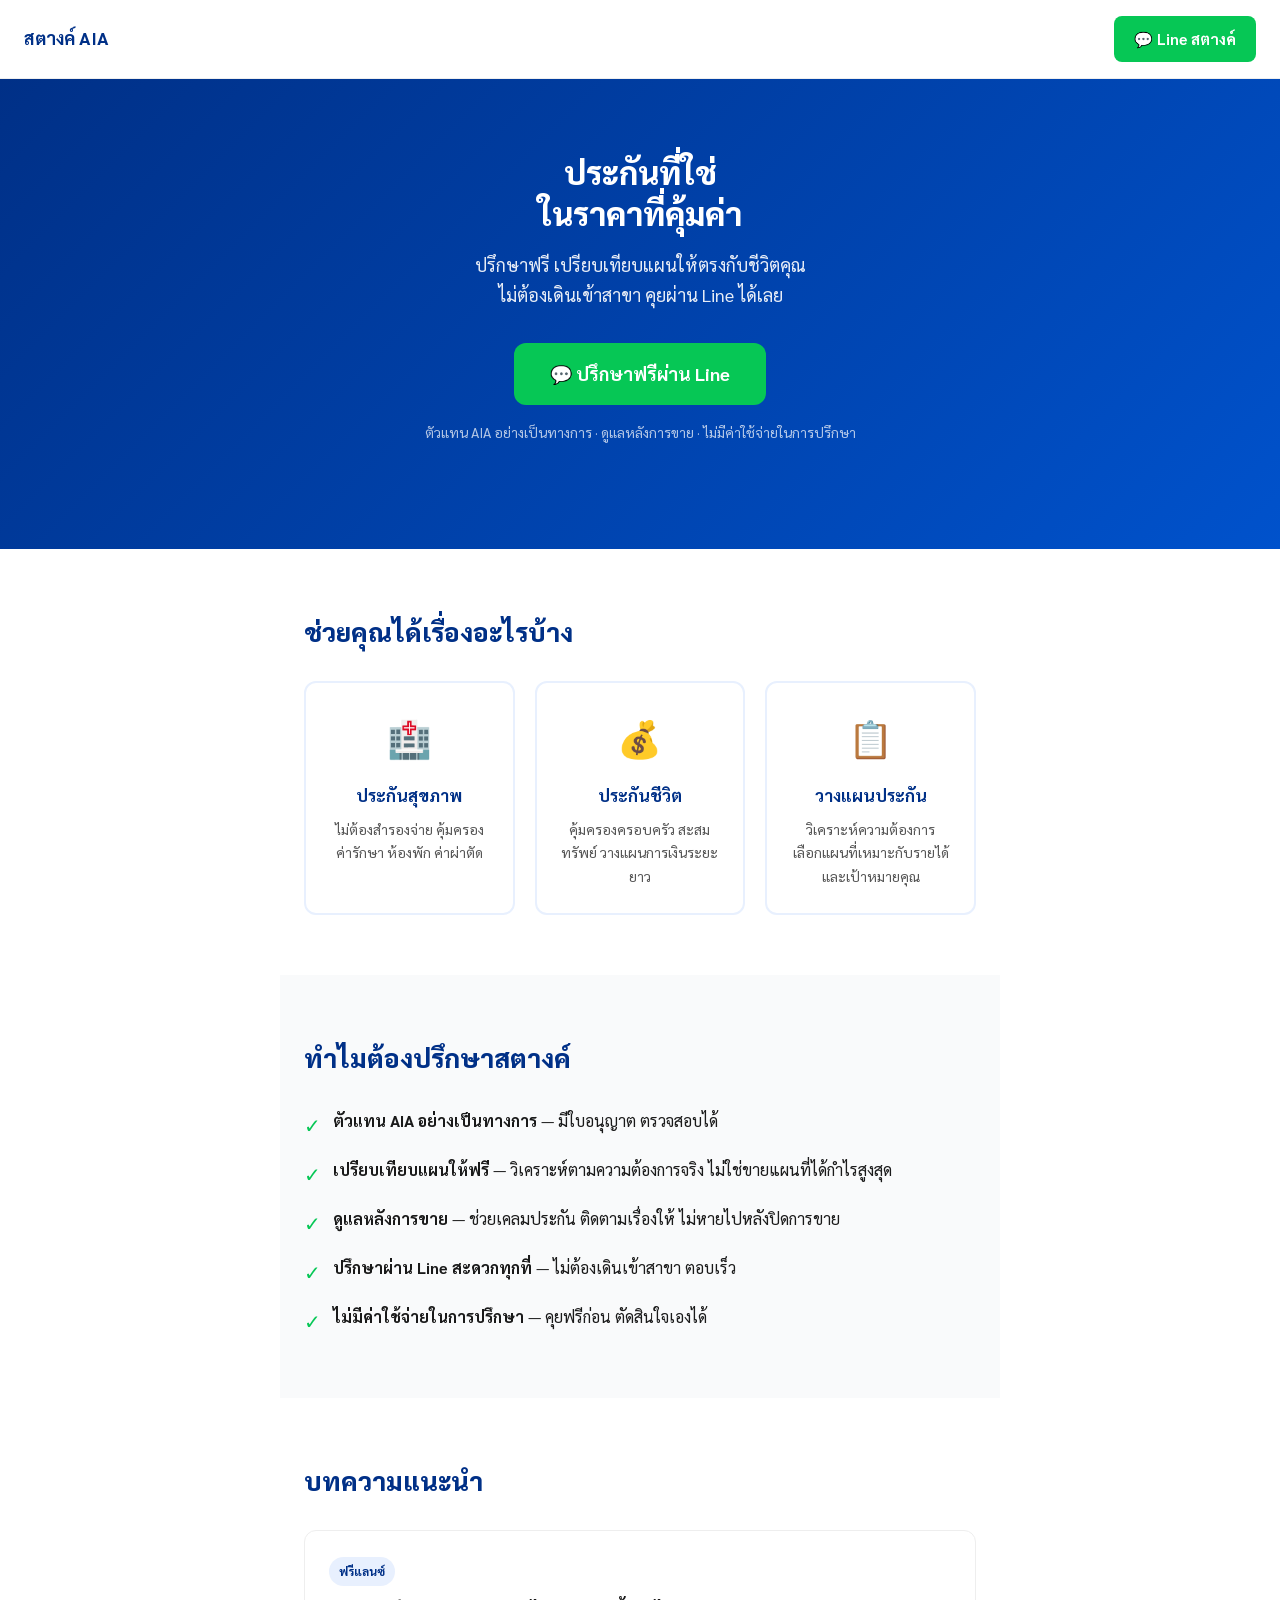
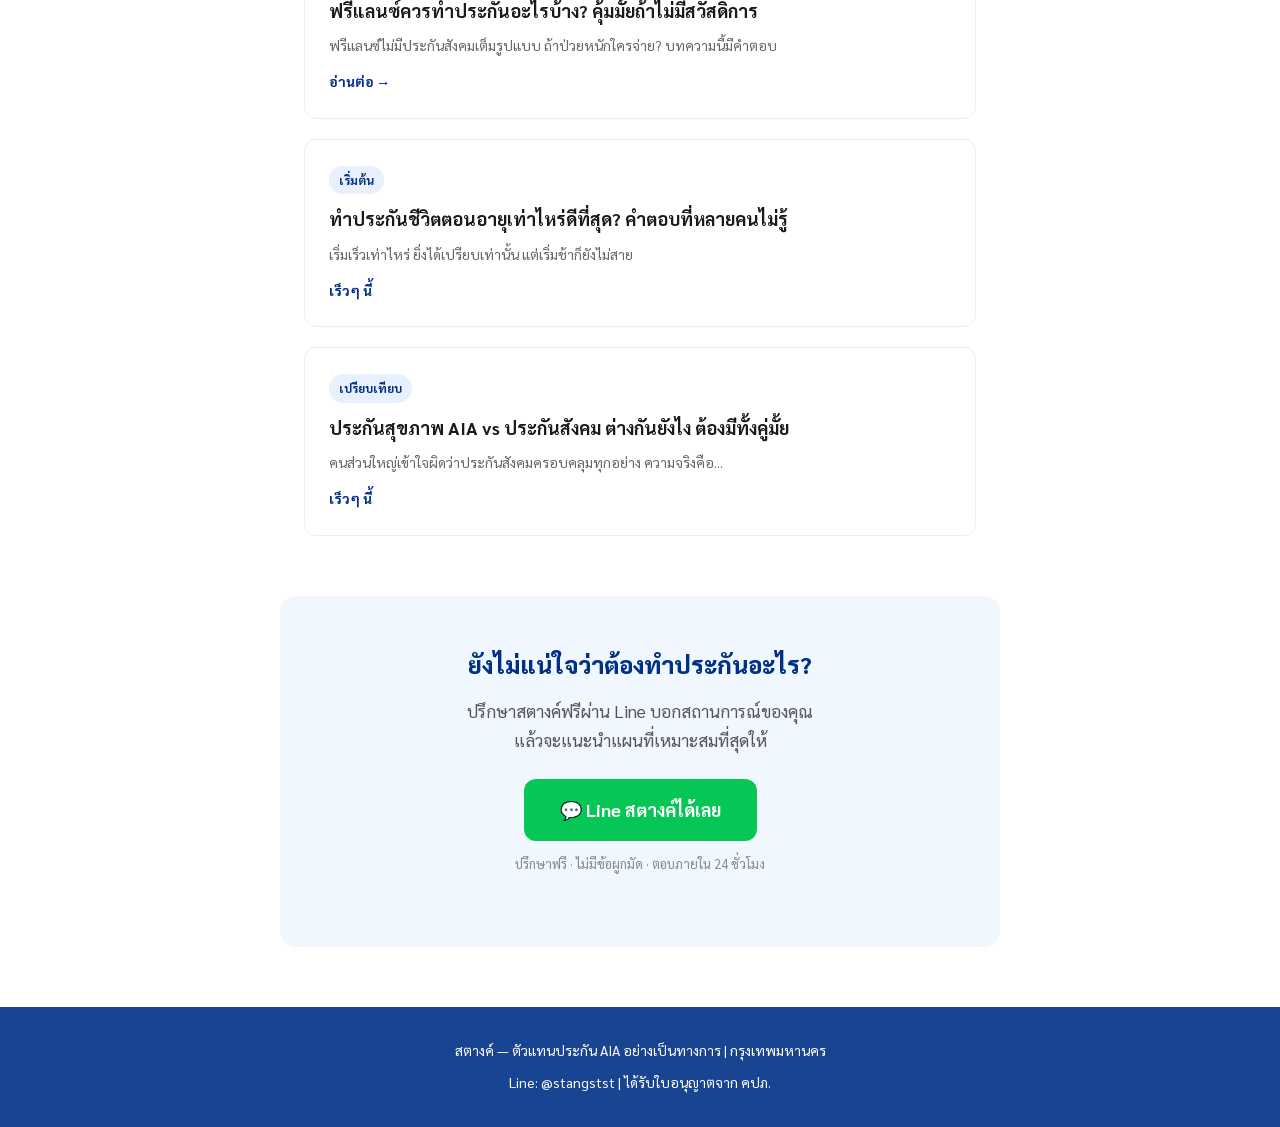
==== stang-aia-website/index.html @ c2d1a78c "Add files via upload" ====
<!DOCTYPE html>
<html lang="th">
<head>
  <meta charset="UTF-8">
  <meta name="viewport" content="width=device-width, initial-scale=1.0">
  <title>สตางค์ — ตัวแทนประกัน AIA กรุงเทพ | ปรึกษาฟรี</title>
  <meta name="description" content="ปรึกษาประกันชีวิต ประกันสุขภาพ AIA กับสตางค์ ตัวแทน AIA กรุงเทพ เปรียบเทียบแผนฟรี ไม่มีค่าใช้จ่าย ติดต่อผ่าน Line ได้เลย">
  <meta name="keywords" content="ตัวแทนประกัน AIA กรุงเทพ, ประกันสุขภาพ AIA, ประกันชีวิต AIA, ตัวแทน AIA พญาไท">
  <link rel="preconnect" href="https://fonts.googleapis.com">
  <link href="https://fonts.googleapis.com/css2?family=Sarabun:wght@400;600;700;800&display=swap" rel="stylesheet">
  <link rel="stylesheet" href="styles.css">
  <!-- Open Graph -->
  <meta property="og:title" content="สตางค์ — ตัวแทนประกัน AIA กรุงเทพ">
  <meta property="og:description" content="ปรึกษาประกันชีวิต ประกันสุขภาพ AIA ฟรี เปรียบเทียบแผนให้ตรงกับความต้องการคุณ">
  <meta property="og:type" content="website">
</head>
<body>

<!-- NAV -->
<nav>
  <div class="logo">สตางค์ AIA</div>
  <a href="https://line.me/ti/p/stangstst" target="_blank" class="line-btn">💬 Line สตางค์</a>
</nav>

<!-- HERO -->
<div class="hero">
  <h1>ประกันที่ใช่<br>ในราคาที่คุ้มค่า</h1>
  <p>ปรึกษาฟรี เปรียบเทียบแผนให้ตรงกับชีวิตคุณ<br>ไม่ต้องเดินเข้าสาขา คุยผ่าน Line ได้เลย</p>
  <a href="https://line.me/ti/p/stangstst" target="_blank" class="cta-btn">💬 ปรึกษาฟรีผ่าน Line</a>
  <p class="sub">ตัวแทน AIA อย่างเป็นทางการ · ดูแลหลังการขาย · ไม่มีค่าใช้จ่ายในการปรึกษา</p>
</div>

<!-- SERVICES -->
<section>
  <h2>ช่วยคุณได้เรื่องอะไรบ้าง</h2>
  <div class="services-grid">
    <div class="service-card">
      <div class="icon">🏥</div>
      <h3>ประกันสุขภาพ</h3>
      <p>ไม่ต้องสำรองจ่าย คุ้มครองค่ารักษา ห้องพัก ค่าผ่าตัด</p>
    </div>
    <div class="service-card">
      <div class="icon">💰</div>
      <h3>ประกันชีวิต</h3>
      <p>คุ้มครองครอบครัว สะสมทรัพย์ วางแผนการเงินระยะยาว</p>
    </div>
    <div class="service-card">
      <div class="icon">📋</div>
      <h3>วางแผนประกัน</h3>
      <p>วิเคราะห์ความต้องการ เลือกแผนที่เหมาะกับรายได้และเป้าหมายคุณ</p>
    </div>
  </div>
</section>

<!-- WHY -->
<section style="background: #f9fafb; padding: 60px 24px;">
  <div style="max-width: 720px; margin: 0 auto;">
    <h2>ทำไมต้องปรึกษาสตางค์</h2>
    <ul class="why-list">
      <li><span class="check">✓</span><span><strong>ตัวแทน AIA อย่างเป็นทางการ</strong> — มีใบอนุญาต ตรวจสอบได้</span></li>
      <li><span class="check">✓</span><span><strong>เปรียบเทียบแผนให้ฟรี</strong> — วิเคราะห์ตามความต้องการจริง ไม่ใช่ขายแผนที่ได้กำไรสูงสุด</span></li>
      <li><span class="check">✓</span><span><strong>ดูแลหลังการขาย</strong> — ช่วยเคลมประกัน ติดตามเรื่องให้ ไม่หายไปหลังปิดการขาย</span></li>
      <li><span class="check">✓</span><span><strong>ปรึกษาผ่าน Line สะดวกทุกที่</strong> — ไม่ต้องเดินเข้าสาขา ตอบเร็ว</span></li>
      <li><span class="check">✓</span><span><strong>ไม่มีค่าใช้จ่ายในการปรึกษา</strong> — คุยฟรีก่อน ตัดสินใจเองได้</span></li>
    </ul>
  </div>
</section>

<!-- ARTICLES -->
<section>
  <h2>บทความแนะนำ</h2>
  <div class="articles-grid">
    <a href="freelance-insurance.html" class="article-card">
      <span class="tag">ฟรีแลนซ์</span>
      <h3>ฟรีแลนซ์ควรทำประกันอะไรบ้าง? คุ้มมั้ยถ้าไม่มีสวัสดิการ</h3>
      <p>ฟรีแลนซ์ไม่มีประกันสังคมเต็มรูปแบบ ถ้าป่วยหนักใครจ่าย? บทความนี้มีคำตอบ</p>
      <span class="read-more">อ่านต่อ →</span>
    </a>
    <a href="#" class="article-card">
      <span class="tag">เริ่มต้น</span>
      <h3>ทำประกันชีวิตตอนอายุเท่าไหร่ดีที่สุด? คำตอบที่หลายคนไม่รู้</h3>
      <p>เริ่มเร็วเท่าไหร่ ยิ่งได้เปรียบเท่านั้น แต่เริ่มช้าก็ยังไม่สาย</p>
      <span class="read-more">เร็วๆ นี้</span>
    </a>
    <a href="#" class="article-card">
      <span class="tag">เปรียบเทียบ</span>
      <h3>ประกันสุขภาพ AIA vs ประกันสังคม ต่างกันยังไง ต้องมีทั้งคู่มั้ย</h3>
      <p>คนส่วนใหญ่เข้าใจผิดว่าประกันสังคมครอบคลุมทุกอย่าง ความจริงคือ...</p>
      <span class="read-more">เร็วๆ นี้</span>
    </a>
  </div>
</section>

<!-- CTA -->
<div class="cta-section">
  <h2>ยังไม่แน่ใจว่าต้องทำประกันอะไร?</h2>
  <p>ปรึกษาสตางค์ฟรีผ่าน Line บอกสถานการณ์ของคุณ<br>แล้วจะแนะนำแผนที่เหมาะสมที่สุดให้</p>
  <a href="https://line.me/ti/p/stangstst" target="_blank" class="line-btn">💬 Line สตางค์ได้เลย</a>
  <p class="note">ปรึกษาฟรี · ไม่มีข้อผูกมัด · ตอบภายใน 24 ชั่วโมง</p>
</div>

<!-- FOOTER -->
<footer>
  <p>สตางค์ — ตัวแทนประกัน AIA อย่างเป็นทางการ | กรุงเทพมหานคร</p>
  <p style="margin-top: 8px;">Line: @stangstst | ได้รับใบอนุญาตจาก คปภ.</p>
</footer>

</body>
</html>
---- stang-aia-website/styles.css ----
* { margin: 0; padding: 0; box-sizing: border-box; }

body {
  font-family: 'Sarabun', sans-serif;
  color: #1a1a1a;
  font-size: 17px;
  line-height: 1.7;
}

a { color: inherit; text-decoration: none; }

/* NAV */
nav {
  background: #fff;
  border-bottom: 1px solid #eee;
  padding: 16px 24px;
  display: flex;
  justify-content: space-between;
  align-items: center;
  position: sticky;
  top: 0;
  z-index: 100;
}
nav .logo { font-size: 18px; font-weight: 700; color: #003087; }
nav .line-btn {
  background: #06C755;
  color: white;
  padding: 10px 20px;
  border-radius: 8px;
  font-weight: 700;
  font-size: 15px;
}

/* HERO */
.hero {
  background: linear-gradient(135deg, #003087 0%, #0052cc 100%);
  color: white;
  padding: 72px 24px;
  text-align: center;
}
.hero h1 { font-size: 32px; font-weight: 800; margin-bottom: 16px; line-height: 1.3; }
.hero p { font-size: 18px; opacity: 0.9; margin-bottom: 32px; max-width: 560px; margin-left: auto; margin-right: auto; }
.hero .cta-btn {
  background: #06C755;
  color: white;
  padding: 16px 36px;
  border-radius: 12px;
  font-size: 18px;
  font-weight: 700;
  display: inline-block;
}
.hero .sub { margin-top: 16px; font-size: 14px; opacity: 0.7; }

/* SECTIONS */
section { padding: 60px 24px; max-width: 720px; margin: 0 auto; }
section h2 { font-size: 26px; font-weight: 800; margin-bottom: 28px; color: #003087; }

/* SERVICES */
.services-grid {
  display: grid;
  grid-template-columns: repeat(auto-fit, minmax(200px, 1fr));
  gap: 20px;
}
.service-card {
  border: 2px solid #e8f0fe;
  border-radius: 12px;
  padding: 24px;
  text-align: center;
}
.service-card .icon { font-size: 36px; margin-bottom: 12px; }
.service-card h3 { font-size: 17px; font-weight: 700; margin-bottom: 8px; color: #003087; }
.service-card p { font-size: 14px; color: #555; }

/* WHY */
.why-list { list-style: none; display: flex; flex-direction: column; gap: 14px; }
.why-list li { display: flex; align-items: flex-start; gap: 12px; font-size: 16px; }
.why-list li .check { color: #06C755; font-size: 20px; margin-top: 1px; flex-shrink: 0; }

/* ARTICLES */
.articles-grid { display: grid; gap: 20px; }
.article-card {
  border: 1px solid #eee;
  border-radius: 12px;
  padding: 24px;
  transition: box-shadow 0.2s;
}
.article-card:hover { box-shadow: 0 4px 20px rgba(0,0,0,0.08); }
.article-card .tag {
  background: #e8f0fe;
  color: #003087;
  font-size: 12px;
  font-weight: 700;
  padding: 4px 10px;
  border-radius: 20px;
  display: inline-block;
  margin-bottom: 10px;
}
.article-card h3 { font-size: 18px; font-weight: 700; margin-bottom: 8px; color: #1a1a1a; }
.article-card p { font-size: 14px; color: #666; }
.article-card .read-more { color: #003087; font-weight: 700; font-size: 14px; margin-top: 12px; display: block; }

/* CTA SECTION */
.cta-section {
  background: #f0f7ff;
  text-align: center;
  border-radius: 16px;
  padding: 48px 24px;
  margin: 0 24px 60px;
  max-width: 720px;
  margin-left: auto;
  margin-right: auto;
}
.cta-section h2 { font-size: 24px; font-weight: 800; margin-bottom: 12px; color: #003087; }
.cta-section p { color: #555; margin-bottom: 24px; }
.cta-section .line-btn {
  background: #06C755;
  color: white;
  padding: 16px 36px;
  border-radius: 12px;
  font-size: 18px;
  font-weight: 700;
  display: inline-block;
}
.cta-section .note { font-size: 13px; color: #888; margin-top: 12px; }

/* FOOTER */
footer {
  background: #003087;
  color: white;
  text-align: center;
  padding: 32px 24px;
  font-size: 14px;
  opacity: 0.9;
}

/* ARTICLE PAGE */
.article-hero {
  background: linear-gradient(135deg, #003087 0%, #0052cc 100%);
  color: white;
  padding: 60px 24px 40px;
  text-align: center;
}
.article-hero .tag {
  background: rgba(255,255,255,0.2);
  padding: 4px 12px;
  border-radius: 20px;
  font-size: 13px;
  display: inline-block;
  margin-bottom: 16px;
}
.article-hero h1 { font-size: 28px; font-weight: 800; line-height: 1.4; max-width: 640px; margin: 0 auto; }

.article-body { max-width: 680px; margin: 0 auto; padding: 48px 24px; }
.article-body h2 { font-size: 22px; font-weight: 800; margin: 36px 0 16px; color: #003087; }
.article-body h3 { font-size: 18px; font-weight: 700; margin: 24px 0 12px; color: #1a1a1a; }
.article-body p { margin-bottom: 16px; color: #333; }
.article-body ul { margin: 12px 0 20px 20px; }
.article-body ul li { margin-bottom: 8px; color: #333; }
.article-body .highlight {
  background: #f0f7ff;
  border-left: 4px solid #003087;
  padding: 20px 24px;
  border-radius: 0 8px 8px 0;
  margin: 24px 0;
}
.article-body .line-cta {
  background: #06C755;
  color: white;
  padding: 16px;
  border-radius: 12px;
  text-align: center;
  display: block;
  font-weight: 700;
  font-size: 17px;
  margin: 32px 0;
}

@media (max-width: 600px) {
  .hero h1 { font-size: 26px; }
  section h2 { font-size: 22px; }
}
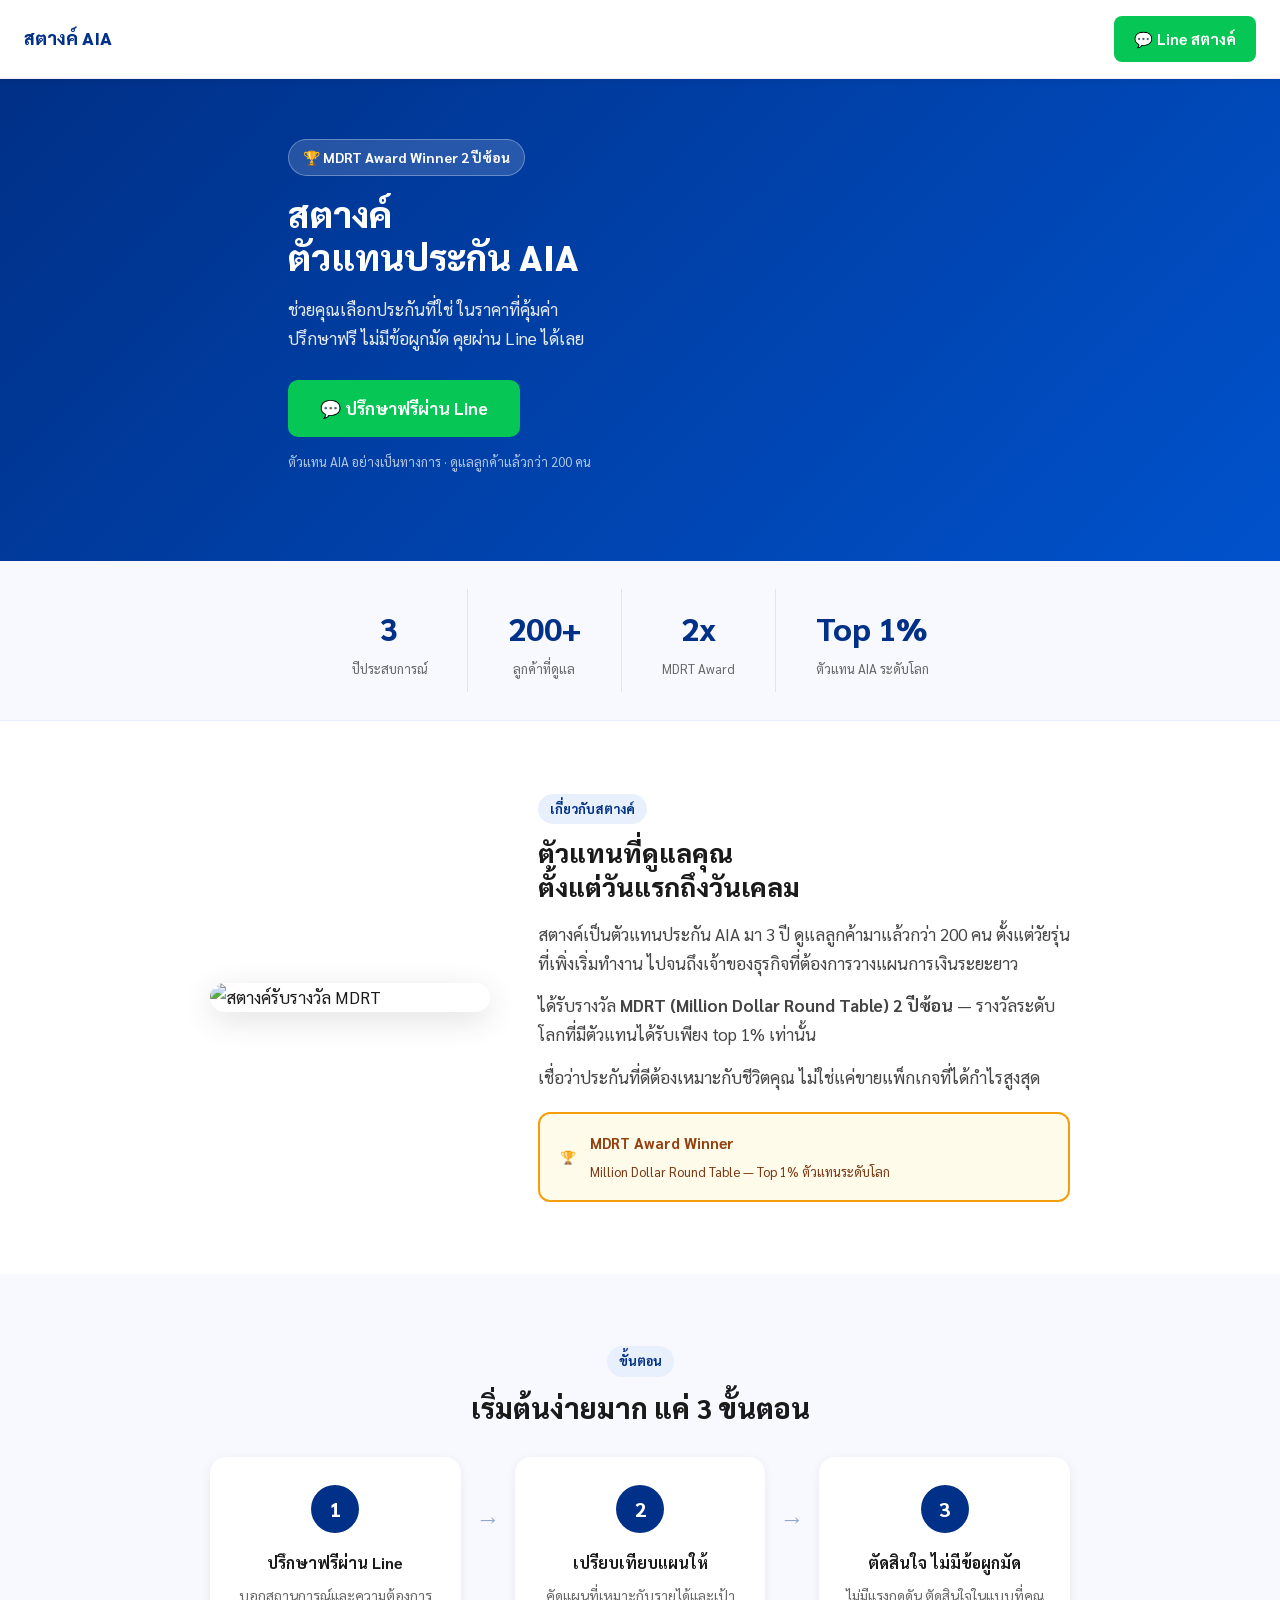
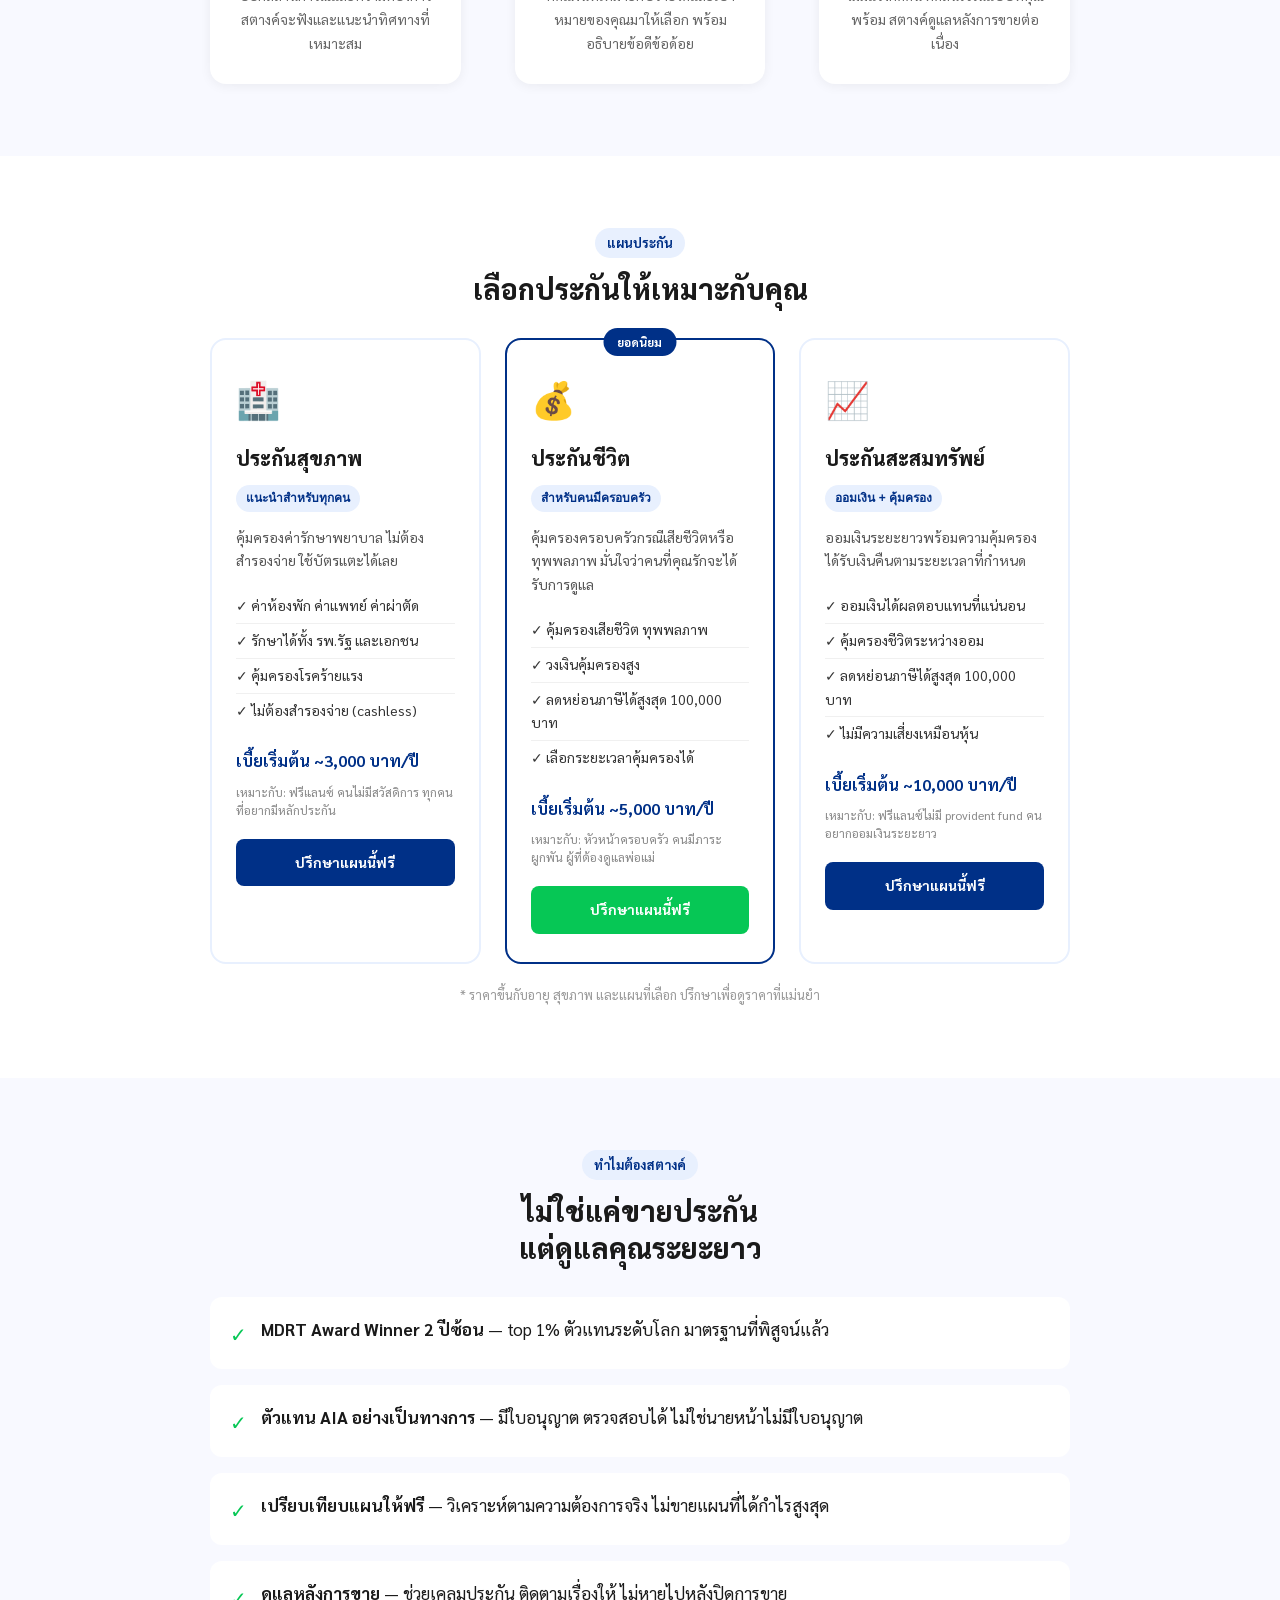
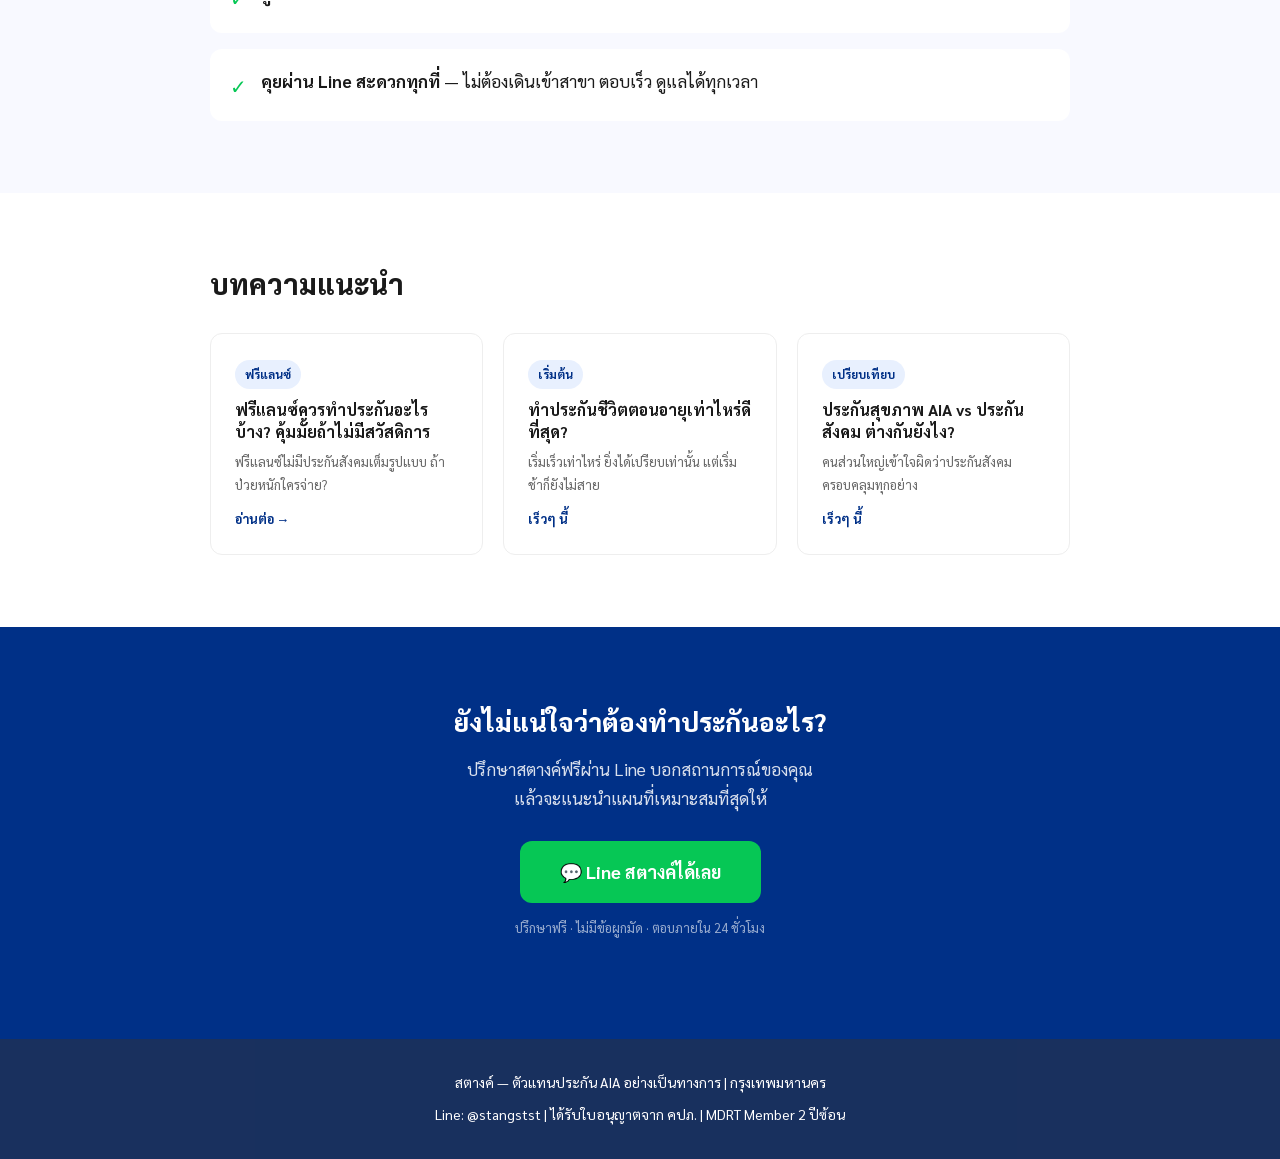
==== commit 0120f93c: "Update website v2: add about, plans, how-it-works sections" ====
--- a/stang-aia-website/index.html
+++ b/stang-aia-website/index.html
@@ -3,15 +3,14 @@
 <head>
   <meta charset="UTF-8">
   <meta name="viewport" content="width=device-width, initial-scale=1.0">
-  <title>สตางค์ — ตัวแทนประกัน AIA กรุงเทพ | ปรึกษาฟรี</title>
-  <meta name="description" content="ปรึกษาประกันชีวิต ประกันสุขภาพ AIA กับสตางค์ ตัวแทน AIA กรุงเทพ เปรียบเทียบแผนฟรี ไม่มีค่าใช้จ่าย ติดต่อผ่าน Line ได้เลย">
-  <meta name="keywords" content="ตัวแทนประกัน AIA กรุงเทพ, ประกันสุขภาพ AIA, ประกันชีวิต AIA, ตัวแทน AIA พญาไท">
+  <title>สตางค์ — ตัวแทนประกัน AIA กรุงเทพ | MDRT | ปรึกษาฟรี</title>
+  <meta name="description" content="สตางค์ ตัวแทนประกัน AIA กรุงเทพ ได้รับรางวัล MDRT 2 ปีซ้อน ดูแลลูกค้าแล้วกว่า 200 คน ปรึกษาประกันสุขภาพ ประกันชีวิตฟรีผ่าน Line">
+  <meta name="keywords" content="ตัวแทนประกัน AIA กรุงเทพ, ประกันสุขภาพ AIA, ประกันชีวิต AIA, MDRT, ตัวแทน AIA พญาไท">
   <link rel="preconnect" href="https://fonts.googleapis.com">
   <link href="https://fonts.googleapis.com/css2?family=Sarabun:wght@400;600;700;800&display=swap" rel="stylesheet">
   <link rel="stylesheet" href="styles.css">
-  <!-- Open Graph -->
-  <meta property="og:title" content="สตางค์ — ตัวแทนประกัน AIA กรุงเทพ">
-  <meta property="og:description" content="ปรึกษาประกันชีวิต ประกันสุขภาพ AIA ฟรี เปรียบเทียบแผนให้ตรงกับความต้องการคุณ">
+  <meta property="og:title" content="สตางค์ — ตัวแทนประกัน AIA | MDRT Award Winner">
+  <meta property="og:description" content="ดูแลลูกค้ามาแล้วกว่า 200 คน ได้รางวัล MDRT 2 ปีซ้อน ปรึกษาฟรีผ่าน Line">
   <meta property="og:type" content="website">
 </head>
 <body>
@@ -24,70 +23,190 @@
 
 <!-- HERO -->
 <div class="hero">
-  <h1>ประกันที่ใช่<br>ในราคาที่คุ้มค่า</h1>
-  <p>ปรึกษาฟรี เปรียบเทียบแผนให้ตรงกับชีวิตคุณ<br>ไม่ต้องเดินเข้าสาขา คุยผ่าน Line ได้เลย</p>
-  <a href="https://line.me/ti/p/stangstst" target="_blank" class="cta-btn">💬 ปรึกษาฟรีผ่าน Line</a>
-  <p class="sub">ตัวแทน AIA อย่างเป็นทางการ · ดูแลหลังการขาย · ไม่มีค่าใช้จ่ายในการปรึกษา</p>
+  <div class="hero-inner">
+    <div class="hero-photo">
+      <img src="images/profile.jpg" alt="สตางค์ ตัวแทนประกัน AIA กรุงเทพ" onerror="this.style.display='none'">
+    </div>
+    <div class="hero-text">
+      <div class="hero-badge">🏆 MDRT Award Winner 2 ปีซ้อน</div>
+      <h1>สตางค์<br>ตัวแทนประกัน AIA</h1>
+      <p>ช่วยคุณเลือกประกันที่ใช่ ในราคาที่คุ้มค่า<br>ปรึกษาฟรี ไม่มีข้อผูกมัด คุยผ่าน Line ได้เลย</p>
+      <a href="https://line.me/ti/p/stangstst" target="_blank" class="cta-btn">💬 ปรึกษาฟรีผ่าน Line</a>
+      <p class="sub">ตัวแทน AIA อย่างเป็นทางการ · ดูแลลูกค้าแล้วกว่า 200 คน</p>
+    </div>
+  </div>
 </div>
 
-<!-- SERVICES -->
-<section>
-  <h2>ช่วยคุณได้เรื่องอะไรบ้าง</h2>
-  <div class="services-grid">
-    <div class="service-card">
-      <div class="icon">🏥</div>
-      <h3>ประกันสุขภาพ</h3>
-      <p>ไม่ต้องสำรองจ่าย คุ้มครองค่ารักษา ห้องพัก ค่าผ่าตัด</p>
-    </div>
-    <div class="service-card">
-      <div class="icon">💰</div>
-      <h3>ประกันชีวิต</h3>
-      <p>คุ้มครองครอบครัว สะสมทรัพย์ วางแผนการเงินระยะยาว</p>
-    </div>
-    <div class="service-card">
-      <div class="icon">📋</div>
-      <h3>วางแผนประกัน</h3>
-      <p>วิเคราะห์ความต้องการ เลือกแผนที่เหมาะกับรายได้และเป้าหมายคุณ</p>
-    </div>
+<!-- STATS -->
+<div class="stats-bar">
+  <div class="stat">
+    <div class="stat-num">3</div>
+    <div class="stat-label">ปีประสบการณ์</div>
+  </div>
+  <div class="stat">
+    <div class="stat-num">200+</div>
+    <div class="stat-label">ลูกค้าที่ดูแล</div>
+  </div>
+  <div class="stat">
+    <div class="stat-num">2x</div>
+    <div class="stat-label">MDRT Award</div>
+  </div>
+  <div class="stat">
+    <div class="stat-num">Top 1%</div>
+    <div class="stat-label">ตัวแทน AIA ระดับโลก</div>
+  </div>
+</div>
+
+<!-- ABOUT -->
+<section class="about-section">
+  <div class="about-inner">
+    <div class="about-photo">
+      <img src="images/award.jpg" alt="สตางค์รับรางวัล MDRT">
+    </div>
+    <div class="about-text">
+      <div class="section-tag">เกี่ยวกับสตางค์</div>
+      <h2>ตัวแทนที่ดูแลคุณ<br>ตั้งแต่วันแรกถึงวันเคลม</h2>
+      <p>สตางค์เป็นตัวแทนประกัน AIA มา 3 ปี ดูแลลูกค้ามาแล้วกว่า 200 คน ตั้งแต่วัยรุ่นที่เพิ่งเริ่มทำงาน ไปจนถึงเจ้าของธุรกิจที่ต้องการวางแผนการเงินระยะยาว</p>
+      <p>ได้รับรางวัล <strong>MDRT (Million Dollar Round Table) 2 ปีซ้อน</strong> — รางวัลระดับโลกที่มีตัวแทนได้รับเพียง top 1% เท่านั้น</p>
+      <p>เชื่อว่าประกันที่ดีต้องเหมาะกับชีวิตคุณ ไม่ใช่แค่ขายแพ็กเกจที่ได้กำไรสูงสุด</p>
+      <div class="mdrt-badge">
+        <span class="mdrt-icon">🏆</span>
+        <div>
+          <strong>MDRT Award Winner</strong>
+          <span>Million Dollar Round Table — Top 1% ตัวแทนระดับโลก</span>
+        </div>
+      </div>
+    </div>
+  </div>
+</section>
+
+<!-- HOW IT WORKS -->
+<section class="how-section">
+  <div class="section-inner">
+    <div class="section-tag center">ขั้นตอน</div>
+    <h2 class="center">เริ่มต้นง่ายมาก แค่ 3 ขั้นตอน</h2>
+    <div class="steps">
+      <div class="step">
+        <div class="step-num">1</div>
+        <h3>ปรึกษาฟรีผ่าน Line</h3>
+        <p>บอกสถานการณ์และความต้องการ สตางค์จะฟังและแนะนำทิศทางที่เหมาะสม</p>
+      </div>
+      <div class="step-arrow">→</div>
+      <div class="step">
+        <div class="step-num">2</div>
+        <h3>เปรียบเทียบแผนให้</h3>
+        <p>คัดแผนที่เหมาะกับรายได้และเป้าหมายของคุณมาให้เลือก พร้อมอธิบายข้อดีข้อด้อย</p>
+      </div>
+      <div class="step-arrow">→</div>
+      <div class="step">
+        <div class="step-num">3</div>
+        <h3>ตัดสินใจ ไม่มีข้อผูกมัด</h3>
+        <p>ไม่มีแรงกดดัน ตัดสินใจในแบบที่คุณพร้อม สตางค์ดูแลหลังการขายต่อเนื่อง</p>
+      </div>
+    </div>
+  </div>
+</section>
+
+<!-- INSURANCE PLANS -->
+<section class="plans-section">
+  <div class="section-inner">
+    <div class="section-tag center">แผนประกัน</div>
+    <h2 class="center">เลือกประกันให้เหมาะกับคุณ</h2>
+    <div class="plans-grid">
+
+      <div class="plan-card">
+        <div class="plan-icon">🏥</div>
+        <h3>ประกันสุขภาพ</h3>
+        <div class="plan-tag">แนะนำสำหรับทุกคน</div>
+        <p class="plan-desc">คุ้มครองค่ารักษาพยาบาล ไม่ต้องสำรองจ่าย ใช้บัตรแตะได้เลย</p>
+        <ul class="plan-features">
+          <li>✓ ค่าห้องพัก ค่าแพทย์ ค่าผ่าตัด</li>
+          <li>✓ รักษาได้ทั้ง รพ.รัฐ และเอกชน</li>
+          <li>✓ คุ้มครองโรคร้ายแรง</li>
+          <li>✓ ไม่ต้องสำรองจ่าย (cashless)</li>
+        </ul>
+        <div class="plan-price">เบี้ยเริ่มต้น ~3,000 บาท/ปี</div>
+        <div class="plan-suitable">เหมาะกับ: ฟรีแลนซ์ คนไม่มีสวัสดิการ ทุกคนที่อยากมีหลักประกัน</div>
+        <a href="https://line.me/ti/p/stangstst" target="_blank" class="plan-btn">ปรึกษาแผนนี้ฟรี</a>
+      </div>
+
+      <div class="plan-card featured">
+        <div class="plan-popular">ยอดนิยม</div>
+        <div class="plan-icon">💰</div>
+        <h3>ประกันชีวิต</h3>
+        <div class="plan-tag">สำหรับคนมีครอบครัว</div>
+        <p class="plan-desc">คุ้มครองครอบครัวกรณีเสียชีวิตหรือทุพพลภาพ มั่นใจว่าคนที่คุณรักจะได้รับการดูแล</p>
+        <ul class="plan-features">
+          <li>✓ คุ้มครองเสียชีวิต ทุพพลภาพ</li>
+          <li>✓ วงเงินคุ้มครองสูง</li>
+          <li>✓ ลดหย่อนภาษีได้สูงสุด 100,000 บาท</li>
+          <li>✓ เลือกระยะเวลาคุ้มครองได้</li>
+        </ul>
+        <div class="plan-price">เบี้ยเริ่มต้น ~5,000 บาท/ปี</div>
+        <div class="plan-suitable">เหมาะกับ: หัวหน้าครอบครัว คนมีภาระผูกพัน ผู้ที่ต้องดูแลพ่อแม่</div>
+        <a href="https://line.me/ti/p/stangstst" target="_blank" class="plan-btn">ปรึกษาแผนนี้ฟรี</a>
+      </div>
+
+      <div class="plan-card">
+        <div class="plan-icon">📈</div>
+        <h3>ประกันสะสมทรัพย์</h3>
+        <div class="plan-tag">ออมเงิน + คุ้มครอง</div>
+        <p class="plan-desc">ออมเงินระยะยาวพร้อมความคุ้มครอง ได้รับเงินคืนตามระยะเวลาที่กำหนด</p>
+        <ul class="plan-features">
+          <li>✓ ออมเงินได้ผลตอบแทนที่แน่นอน</li>
+          <li>✓ คุ้มครองชีวิตระหว่างออม</li>
+          <li>✓ ลดหย่อนภาษีได้สูงสุด 100,000 บาท</li>
+          <li>✓ ไม่มีความเสี่ยงเหมือนหุ้น</li>
+        </ul>
+        <div class="plan-price">เบี้ยเริ่มต้น ~10,000 บาท/ปี</div>
+        <div class="plan-suitable">เหมาะกับ: ฟรีแลนซ์ไม่มี provident fund คนอยากออมเงินระยะยาว</div>
+        <a href="https://line.me/ti/p/stangstst" target="_blank" class="plan-btn">ปรึกษาแผนนี้ฟรี</a>
+      </div>
+
+    </div>
+    <p class="plans-note">* ราคาขึ้นกับอายุ สุขภาพ และแผนที่เลือก ปรึกษาเพื่อดูราคาที่แม่นยำ</p>
   </div>
 </section>
 
 <!-- WHY -->
-<section style="background: #f9fafb; padding: 60px 24px;">
-  <div style="max-width: 720px; margin: 0 auto;">
-    <h2>ทำไมต้องปรึกษาสตางค์</h2>
+<section class="why-section">
+  <div class="section-inner">
+    <div class="section-tag center">ทำไมต้องสตางค์</div>
+    <h2 class="center">ไม่ใช่แค่ขายประกัน<br>แต่ดูแลคุณระยะยาว</h2>
     <ul class="why-list">
-      <li><span class="check">✓</span><span><strong>ตัวแทน AIA อย่างเป็นทางการ</strong> — มีใบอนุญาต ตรวจสอบได้</span></li>
-      <li><span class="check">✓</span><span><strong>เปรียบเทียบแผนให้ฟรี</strong> — วิเคราะห์ตามความต้องการจริง ไม่ใช่ขายแผนที่ได้กำไรสูงสุด</span></li>
+      <li><span class="check">✓</span><span><strong>MDRT Award Winner 2 ปีซ้อน</strong> — top 1% ตัวแทนระดับโลก มาตรฐานที่พิสูจน์แล้ว</span></li>
+      <li><span class="check">✓</span><span><strong>ตัวแทน AIA อย่างเป็นทางการ</strong> — มีใบอนุญาต ตรวจสอบได้ ไม่ใช่นายหน้าไม่มีใบอนุญาต</span></li>
+      <li><span class="check">✓</span><span><strong>เปรียบเทียบแผนให้ฟรี</strong> — วิเคราะห์ตามความต้องการจริง ไม่ขายแผนที่ได้กำไรสูงสุด</span></li>
       <li><span class="check">✓</span><span><strong>ดูแลหลังการขาย</strong> — ช่วยเคลมประกัน ติดตามเรื่องให้ ไม่หายไปหลังปิดการขาย</span></li>
-      <li><span class="check">✓</span><span><strong>ปรึกษาผ่าน Line สะดวกทุกที่</strong> — ไม่ต้องเดินเข้าสาขา ตอบเร็ว</span></li>
-      <li><span class="check">✓</span><span><strong>ไม่มีค่าใช้จ่ายในการปรึกษา</strong> — คุยฟรีก่อน ตัดสินใจเองได้</span></li>
+      <li><span class="check">✓</span><span><strong>คุยผ่าน Line สะดวกทุกที่</strong> — ไม่ต้องเดินเข้าสาขา ตอบเร็ว ดูแลได้ทุกเวลา</span></li>
     </ul>
   </div>
 </section>
 
 <!-- ARTICLES -->
-<section>
-  <h2>บทความแนะนำ</h2>
-  <div class="articles-grid">
-    <a href="freelance-insurance.html" class="article-card">
-      <span class="tag">ฟรีแลนซ์</span>
-      <h3>ฟรีแลนซ์ควรทำประกันอะไรบ้าง? คุ้มมั้ยถ้าไม่มีสวัสดิการ</h3>
-      <p>ฟรีแลนซ์ไม่มีประกันสังคมเต็มรูปแบบ ถ้าป่วยหนักใครจ่าย? บทความนี้มีคำตอบ</p>
-      <span class="read-more">อ่านต่อ →</span>
-    </a>
-    <a href="#" class="article-card">
-      <span class="tag">เริ่มต้น</span>
-      <h3>ทำประกันชีวิตตอนอายุเท่าไหร่ดีที่สุด? คำตอบที่หลายคนไม่รู้</h3>
-      <p>เริ่มเร็วเท่าไหร่ ยิ่งได้เปรียบเท่านั้น แต่เริ่มช้าก็ยังไม่สาย</p>
-      <span class="read-more">เร็วๆ นี้</span>
-    </a>
-    <a href="#" class="article-card">
-      <span class="tag">เปรียบเทียบ</span>
-      <h3>ประกันสุขภาพ AIA vs ประกันสังคม ต่างกันยังไง ต้องมีทั้งคู่มั้ย</h3>
-      <p>คนส่วนใหญ่เข้าใจผิดว่าประกันสังคมครอบคลุมทุกอย่าง ความจริงคือ...</p>
-      <span class="read-more">เร็วๆ นี้</span>
-    </a>
+<section class="articles-section">
+  <div class="section-inner">
+    <h2>บทความแนะนำ</h2>
+    <div class="articles-grid">
+      <a href="freelance-insurance.html" class="article-card">
+        <span class="tag">ฟรีแลนซ์</span>
+        <h3>ฟรีแลนซ์ควรทำประกันอะไรบ้าง? คุ้มมั้ยถ้าไม่มีสวัสดิการ</h3>
+        <p>ฟรีแลนซ์ไม่มีประกันสังคมเต็มรูปแบบ ถ้าป่วยหนักใครจ่าย?</p>
+        <span class="read-more">อ่านต่อ →</span>
+      </a>
+      <a href="#" class="article-card">
+        <span class="tag">เริ่มต้น</span>
+        <h3>ทำประกันชีวิตตอนอายุเท่าไหร่ดีที่สุด?</h3>
+        <p>เริ่มเร็วเท่าไหร่ ยิ่งได้เปรียบเท่านั้น แต่เริ่มช้าก็ยังไม่สาย</p>
+        <span class="read-more">เร็วๆ นี้</span>
+      </a>
+      <a href="#" class="article-card">
+        <span class="tag">เปรียบเทียบ</span>
+        <h3>ประกันสุขภาพ AIA vs ประกันสังคม ต่างกันยังไง?</h3>
+        <p>คนส่วนใหญ่เข้าใจผิดว่าประกันสังคมครอบคลุมทุกอย่าง</p>
+        <span class="read-more">เร็วๆ นี้</span>
+      </a>
+    </div>
   </div>
 </section>
 
@@ -102,7 +221,7 @@
 <!-- FOOTER -->
 <footer>
   <p>สตางค์ — ตัวแทนประกัน AIA อย่างเป็นทางการ | กรุงเทพมหานคร</p>
-  <p style="margin-top: 8px;">Line: @stangstst | ได้รับใบอนุญาตจาก คปภ.</p>
+  <p style="margin-top: 8px;">Line: @stangstst | ได้รับใบอนุญาตจาก คปภ. | MDRT Member 2 ปีซ้อน</p>
 </footer>
 
 </body>
--- a/stang-aia-website/styles.css
+++ b/stang-aia-website/styles.css
@@ -1,13 +1,7 @@
 * { margin: 0; padding: 0; box-sizing: border-box; }
-
-body {
-  font-family: 'Sarabun', sans-serif;
-  color: #1a1a1a;
-  font-size: 17px;
-  line-height: 1.7;
-}
-
+body { font-family: 'Sarabun', sans-serif; color: #1a1a1a; font-size: 17px; line-height: 1.7; }
 a { color: inherit; text-decoration: none; }
+img { max-width: 100%; display: block; }
 
 /* NAV */
 nav {
@@ -20,162 +14,129 @@
   position: sticky;
   top: 0;
   z-index: 100;
+  box-shadow: 0 2px 8px rgba(0,0,0,0.06);
 }
-nav .logo { font-size: 18px; font-weight: 700; color: #003087; }
-nav .line-btn {
-  background: #06C755;
-  color: white;
-  padding: 10px 20px;
-  border-radius: 8px;
-  font-weight: 700;
-  font-size: 15px;
-}
+nav .logo { font-size: 18px; font-weight: 800; color: #003087; }
+nav .line-btn { background: #06C755; color: white; padding: 10px 20px; border-radius: 8px; font-weight: 700; font-size: 15px; }
 
 /* HERO */
-.hero {
-  background: linear-gradient(135deg, #003087 0%, #0052cc 100%);
-  color: white;
-  padding: 72px 24px;
-  text-align: center;
-}
-.hero h1 { font-size: 32px; font-weight: 800; margin-bottom: 16px; line-height: 1.3; }
-.hero p { font-size: 18px; opacity: 0.9; margin-bottom: 32px; max-width: 560px; margin-left: auto; margin-right: auto; }
-.hero .cta-btn {
-  background: #06C755;
-  color: white;
-  padding: 16px 36px;
-  border-radius: 12px;
-  font-size: 18px;
-  font-weight: 700;
-  display: inline-block;
-}
-.hero .sub { margin-top: 16px; font-size: 14px; opacity: 0.7; }
+.hero { background: linear-gradient(135deg, #003087 0%, #0052cc 100%); color: white; padding: 60px 24px; }
+.hero-inner { max-width: 800px; margin: 0 auto; display: flex; align-items: center; gap: 48px; }
+.hero-photo { flex-shrink: 0; }
+.hero-photo img { width: 200px; height: 200px; border-radius: 50%; object-fit: cover; object-position: top; border: 4px solid rgba(255,255,255,0.3); }
+.hero-badge { background: rgba(255,255,255,0.15); border: 1px solid rgba(255,255,255,0.3); padding: 6px 14px; border-radius: 20px; font-size: 14px; font-weight: 700; display: inline-block; margin-bottom: 16px; }
+.hero h1 { font-size: 36px; font-weight: 800; margin-bottom: 16px; line-height: 1.2; }
+.hero p { font-size: 17px; opacity: 0.9; margin-bottom: 28px; }
+.hero .cta-btn { background: #06C755; color: white; padding: 14px 32px; border-radius: 10px; font-size: 17px; font-weight: 700; display: inline-block; }
+.hero .sub { margin-top: 14px; font-size: 13px; opacity: 0.7; }
+
+/* STATS */
+.stats-bar { background: #f8f9ff; border-bottom: 1px solid #e8f0fe; padding: 28px 24px; }
+.stats-bar { display: flex; justify-content: center; gap: 0; flex-wrap: wrap; }
+.stat { text-align: center; padding: 12px 40px; border-right: 1px solid #dde5f5; }
+.stat:last-child { border-right: none; }
+.stat-num { font-size: 32px; font-weight: 800; color: #003087; }
+.stat-label { font-size: 13px; color: #666; margin-top: 2px; }
 
 /* SECTIONS */
-section { padding: 60px 24px; max-width: 720px; margin: 0 auto; }
-section h2 { font-size: 26px; font-weight: 800; margin-bottom: 28px; color: #003087; }
+.section-inner { max-width: 860px; margin: 0 auto; }
+.section-tag { font-size: 13px; font-weight: 700; color: #003087; background: #e8f0fe; padding: 4px 12px; border-radius: 20px; display: inline-block; margin-bottom: 12px; }
+.section-tag.center { display: block; text-align: center; width: fit-content; margin: 0 auto 12px; }
+h2.center { text-align: center; }
+section h2, .section-inner h2 { font-size: 28px; font-weight: 800; margin-bottom: 32px; color: #1a1a1a; line-height: 1.3; }
 
-/* SERVICES */
-.services-grid {
-  display: grid;
-  grid-template-columns: repeat(auto-fit, minmax(200px, 1fr));
-  gap: 20px;
-}
-.service-card {
-  border: 2px solid #e8f0fe;
-  border-radius: 12px;
-  padding: 24px;
-  text-align: center;
-}
-.service-card .icon { font-size: 36px; margin-bottom: 12px; }
-.service-card h3 { font-size: 17px; font-weight: 700; margin-bottom: 8px; color: #003087; }
-.service-card p { font-size: 14px; color: #555; }
+/* ABOUT */
+.about-section { padding: 72px 24px; }
+.about-inner { max-width: 860px; margin: 0 auto; display: flex; gap: 48px; align-items: center; }
+.about-photo { flex-shrink: 0; }
+.about-photo img { width: 280px; border-radius: 16px; object-fit: cover; box-shadow: 0 8px 32px rgba(0,0,0,0.12); }
+.about-text .section-tag { margin-bottom: 12px; }
+.about-text h2 { font-size: 26px; font-weight: 800; margin-bottom: 16px; line-height: 1.3; }
+.about-text p { color: #444; margin-bottom: 14px; }
+.mdrt-badge { display: flex; align-items: center; gap: 14px; background: #fffbeb; border: 2px solid #f59e0b; border-radius: 12px; padding: 16px 20px; margin-top: 20px; }
+.mdrt-icon { font-size: 28px; flex-shrink: 0; }
+.mdrt-badge strong { display: block; font-size: 15px; color: #92400e; }
+.mdrt-badge span { font-size: 13px; color: #78350f; }
+
+/* HOW IT WORKS */
+.how-section { background: #f8f9ff; padding: 72px 24px; }
+.steps { display: flex; align-items: flex-start; gap: 16px; margin-top: 8px; }
+.step { flex: 1; text-align: center; padding: 28px 20px; background: white; border-radius: 16px; box-shadow: 0 2px 12px rgba(0,0,0,0.06); }
+.step-num { width: 48px; height: 48px; background: #003087; color: white; border-radius: 50%; font-size: 20px; font-weight: 800; display: flex; align-items: center; justify-content: center; margin: 0 auto 16px; }
+.step h3 { font-size: 16px; font-weight: 700; margin-bottom: 8px; }
+.step p { font-size: 14px; color: #666; }
+.step-arrow { font-size: 24px; color: #003087; margin-top: 40px; flex-shrink: 0; opacity: 0.4; }
+
+/* PLANS */
+.plans-section { padding: 72px 24px; }
+.plans-grid { display: grid; grid-template-columns: repeat(auto-fit, minmax(240px, 1fr)); gap: 24px; margin-top: 8px; }
+.plan-card { border: 2px solid #e8f0fe; border-radius: 16px; padding: 28px 24px; position: relative; transition: box-shadow 0.2s; }
+.plan-card:hover { box-shadow: 0 8px 32px rgba(0,48,135,0.1); }
+.plan-card.featured { border-color: #003087; }
+.plan-popular { position: absolute; top: -12px; left: 50%; transform: translateX(-50%); background: #003087; color: white; font-size: 12px; font-weight: 700; padding: 4px 14px; border-radius: 20px; white-space: nowrap; }
+.plan-icon { font-size: 36px; margin-bottom: 12px; }
+.plan-card h3 { font-size: 20px; font-weight: 800; margin-bottom: 6px; }
+.plan-tag { font-size: 12px; color: #003087; background: #e8f0fe; padding: 3px 10px; border-radius: 20px; display: inline-block; margin-bottom: 14px; font-weight: 600; }
+.plan-desc { font-size: 14px; color: #555; margin-bottom: 16px; }
+.plan-features { list-style: none; margin-bottom: 20px; }
+.plan-features li { font-size: 14px; color: #333; padding: 5px 0; border-bottom: 1px solid #f0f0f0; }
+.plan-features li:last-child { border-bottom: none; }
+.plan-price { font-size: 16px; font-weight: 700; color: #003087; margin-bottom: 8px; }
+.plan-suitable { font-size: 12px; color: #888; margin-bottom: 20px; line-height: 1.5; }
+.plan-btn { display: block; text-align: center; background: #003087; color: white; padding: 12px; border-radius: 8px; font-weight: 700; font-size: 14px; transition: background 0.2s; }
+.plan-btn:hover { background: #0052cc; }
+.plan-card.featured .plan-btn { background: #06C755; }
+.plan-card.featured .plan-btn:hover { background: #05a847; }
+.plans-note { text-align: center; font-size: 13px; color: #999; margin-top: 20px; }
 
 /* WHY */
-.why-list { list-style: none; display: flex; flex-direction: column; gap: 14px; }
-.why-list li { display: flex; align-items: flex-start; gap: 12px; font-size: 16px; }
-.why-list li .check { color: #06C755; font-size: 20px; margin-top: 1px; flex-shrink: 0; }
+.why-section { background: #f8f9ff; padding: 72px 24px; }
+.why-list { list-style: none; display: flex; flex-direction: column; gap: 16px; }
+.why-list li { display: flex; align-items: flex-start; gap: 14px; background: white; padding: 18px 20px; border-radius: 12px; }
+.why-list li .check { color: #06C755; font-size: 20px; flex-shrink: 0; margin-top: 2px; }
 
 /* ARTICLES */
-.articles-grid { display: grid; gap: 20px; }
-.article-card {
-  border: 1px solid #eee;
-  border-radius: 12px;
-  padding: 24px;
-  transition: box-shadow 0.2s;
-}
+.articles-section { padding: 72px 24px; }
+.articles-grid { display: grid; grid-template-columns: repeat(auto-fit, minmax(240px, 1fr)); gap: 20px; }
+.article-card { border: 1px solid #eee; border-radius: 12px; padding: 24px; transition: box-shadow 0.2s; display: block; }
 .article-card:hover { box-shadow: 0 4px 20px rgba(0,0,0,0.08); }
-.article-card .tag {
-  background: #e8f0fe;
-  color: #003087;
-  font-size: 12px;
-  font-weight: 700;
-  padding: 4px 10px;
-  border-radius: 20px;
-  display: inline-block;
-  margin-bottom: 10px;
-}
-.article-card h3 { font-size: 18px; font-weight: 700; margin-bottom: 8px; color: #1a1a1a; }
-.article-card p { font-size: 14px; color: #666; }
-.article-card .read-more { color: #003087; font-weight: 700; font-size: 14px; margin-top: 12px; display: block; }
+.article-card .tag { background: #e8f0fe; color: #003087; font-size: 12px; font-weight: 700; padding: 4px 10px; border-radius: 20px; display: inline-block; margin-bottom: 10px; }
+.article-card h3 { font-size: 16px; font-weight: 700; margin-bottom: 8px; color: #1a1a1a; line-height: 1.4; }
+.article-card p { font-size: 13px; color: #666; }
+.article-card .read-more { color: #003087; font-weight: 700; font-size: 13px; margin-top: 12px; display: block; }
 
-/* CTA SECTION */
-.cta-section {
-  background: #f0f7ff;
-  text-align: center;
-  border-radius: 16px;
-  padding: 48px 24px;
-  margin: 0 24px 60px;
-  max-width: 720px;
-  margin-left: auto;
-  margin-right: auto;
-}
-.cta-section h2 { font-size: 24px; font-weight: 800; margin-bottom: 12px; color: #003087; }
-.cta-section p { color: #555; margin-bottom: 24px; }
-.cta-section .line-btn {
-  background: #06C755;
-  color: white;
-  padding: 16px 36px;
-  border-radius: 12px;
-  font-size: 18px;
-  font-weight: 700;
-  display: inline-block;
-}
-.cta-section .note { font-size: 13px; color: #888; margin-top: 12px; }
+/* CTA */
+.cta-section { background: #003087; text-align: center; padding: 72px 24px; color: white; }
+.cta-section h2 { font-size: 26px; font-weight: 800; margin-bottom: 12px; color: white; }
+.cta-section p { opacity: 0.85; margin-bottom: 28px; }
+.cta-section .line-btn { background: #06C755; color: white; padding: 16px 40px; border-radius: 12px; font-size: 18px; font-weight: 700; display: inline-block; }
+.cta-section .note { font-size: 13px; opacity: 0.6; margin-top: 14px; }
 
 /* FOOTER */
-footer {
-  background: #003087;
-  color: white;
-  text-align: center;
-  padding: 32px 24px;
-  font-size: 14px;
-  opacity: 0.9;
-}
+footer { background: #001a4d; color: white; text-align: center; padding: 32px 24px; font-size: 14px; opacity: 0.9; }
 
 /* ARTICLE PAGE */
-.article-hero {
-  background: linear-gradient(135deg, #003087 0%, #0052cc 100%);
-  color: white;
-  padding: 60px 24px 40px;
-  text-align: center;
-}
-.article-hero .tag {
-  background: rgba(255,255,255,0.2);
-  padding: 4px 12px;
-  border-radius: 20px;
-  font-size: 13px;
-  display: inline-block;
-  margin-bottom: 16px;
-}
+.article-hero { background: linear-gradient(135deg, #003087 0%, #0052cc 100%); color: white; padding: 60px 24px 40px; text-align: center; }
+.article-hero .tag { background: rgba(255,255,255,0.2); padding: 4px 12px; border-radius: 20px; font-size: 13px; display: inline-block; margin-bottom: 16px; }
 .article-hero h1 { font-size: 28px; font-weight: 800; line-height: 1.4; max-width: 640px; margin: 0 auto; }
-
 .article-body { max-width: 680px; margin: 0 auto; padding: 48px 24px; }
 .article-body h2 { font-size: 22px; font-weight: 800; margin: 36px 0 16px; color: #003087; }
-.article-body h3 { font-size: 18px; font-weight: 700; margin: 24px 0 12px; color: #1a1a1a; }
+.article-body h3 { font-size: 18px; font-weight: 700; margin: 24px 0 12px; }
 .article-body p { margin-bottom: 16px; color: #333; }
 .article-body ul { margin: 12px 0 20px 20px; }
 .article-body ul li { margin-bottom: 8px; color: #333; }
-.article-body .highlight {
-  background: #f0f7ff;
-  border-left: 4px solid #003087;
-  padding: 20px 24px;
-  border-radius: 0 8px 8px 0;
-  margin: 24px 0;
+.article-body .highlight { background: #f0f7ff; border-left: 4px solid #003087; padding: 20px 24px; border-radius: 0 8px 8px 0; margin: 24px 0; }
+.article-body .line-cta { background: #06C755; color: white; padding: 16px; border-radius: 12px; text-align: center; display: block; font-weight: 700; font-size: 17px; margin: 32px 0; }
+
+/* RESPONSIVE */
+@media (max-width: 680px) {
+  .hero-inner { flex-direction: column; text-align: center; gap: 24px; }
+  .hero-photo img { width: 140px; height: 140px; }
+  .hero h1 { font-size: 28px; }
+  .about-inner { flex-direction: column; }
+  .about-photo img { width: 100%; max-width: 320px; margin: 0 auto; }
+  .steps { flex-direction: column; }
+  .step-arrow { display: none; }
+  .stat { padding: 12px 20px; }
+  .stat-num { font-size: 24px; }
 }
-.article-body .line-cta {
-  background: #06C755;
-  color: white;
-  padding: 16px;
-  border-radius: 12px;
-  text-align: center;
-  display: block;
-  font-weight: 700;
-  font-size: 17px;
-  margin: 32px 0;
-}
-
-@media (max-width: 600px) {
-  .hero h1 { font-size: 26px; }
-  section h2 { font-size: 22px; }
-}
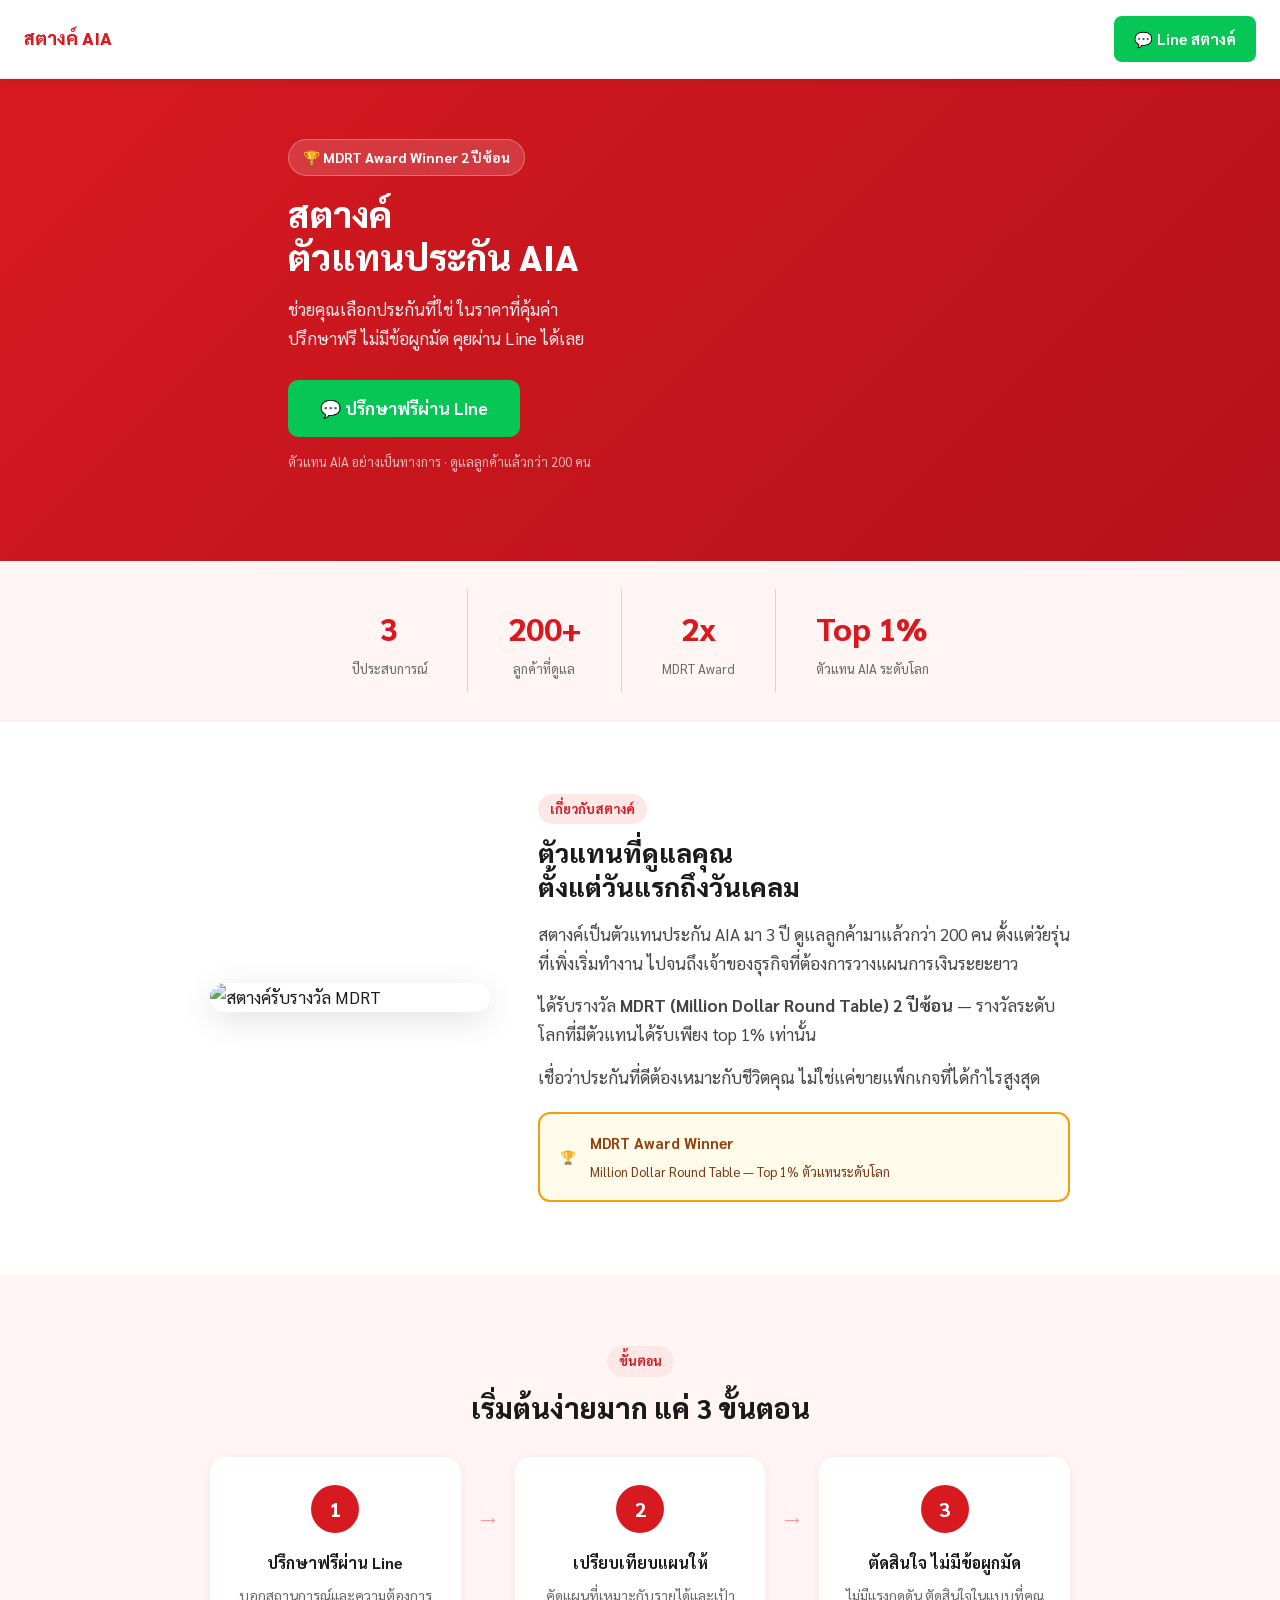
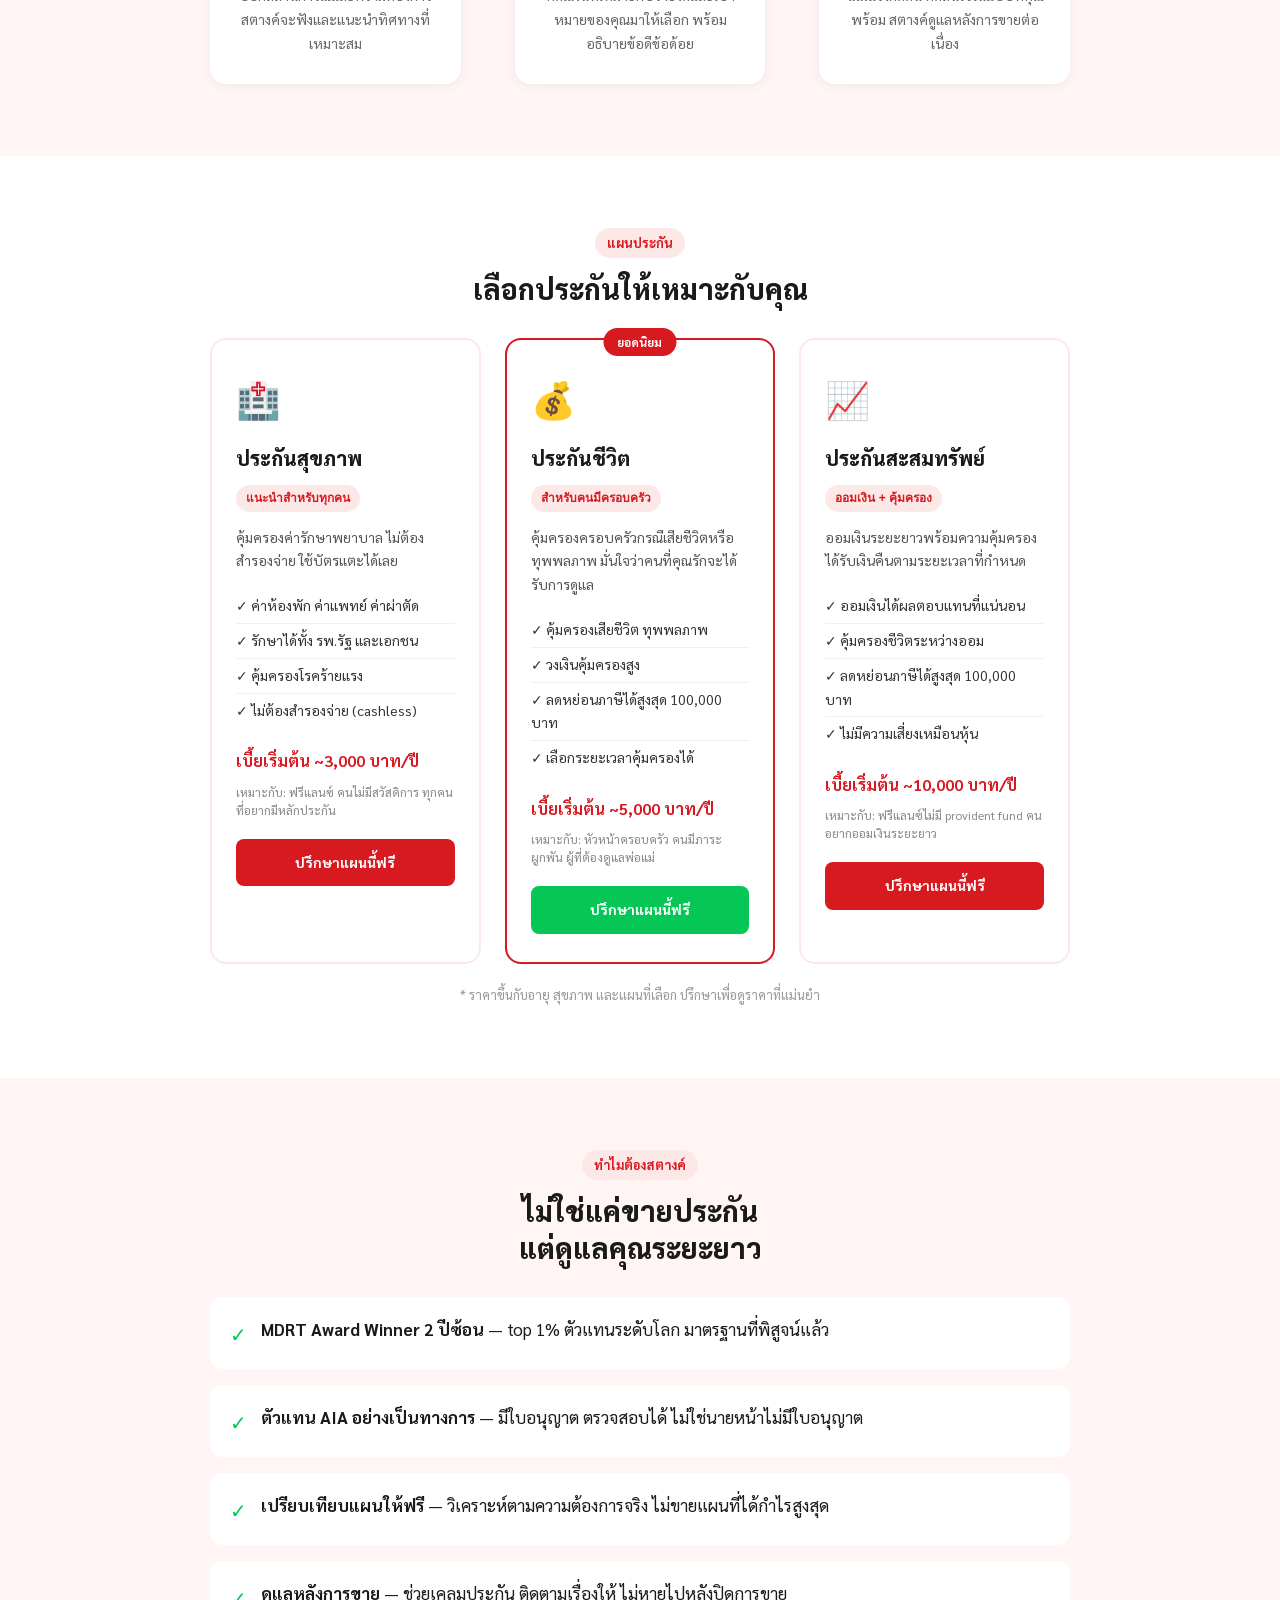
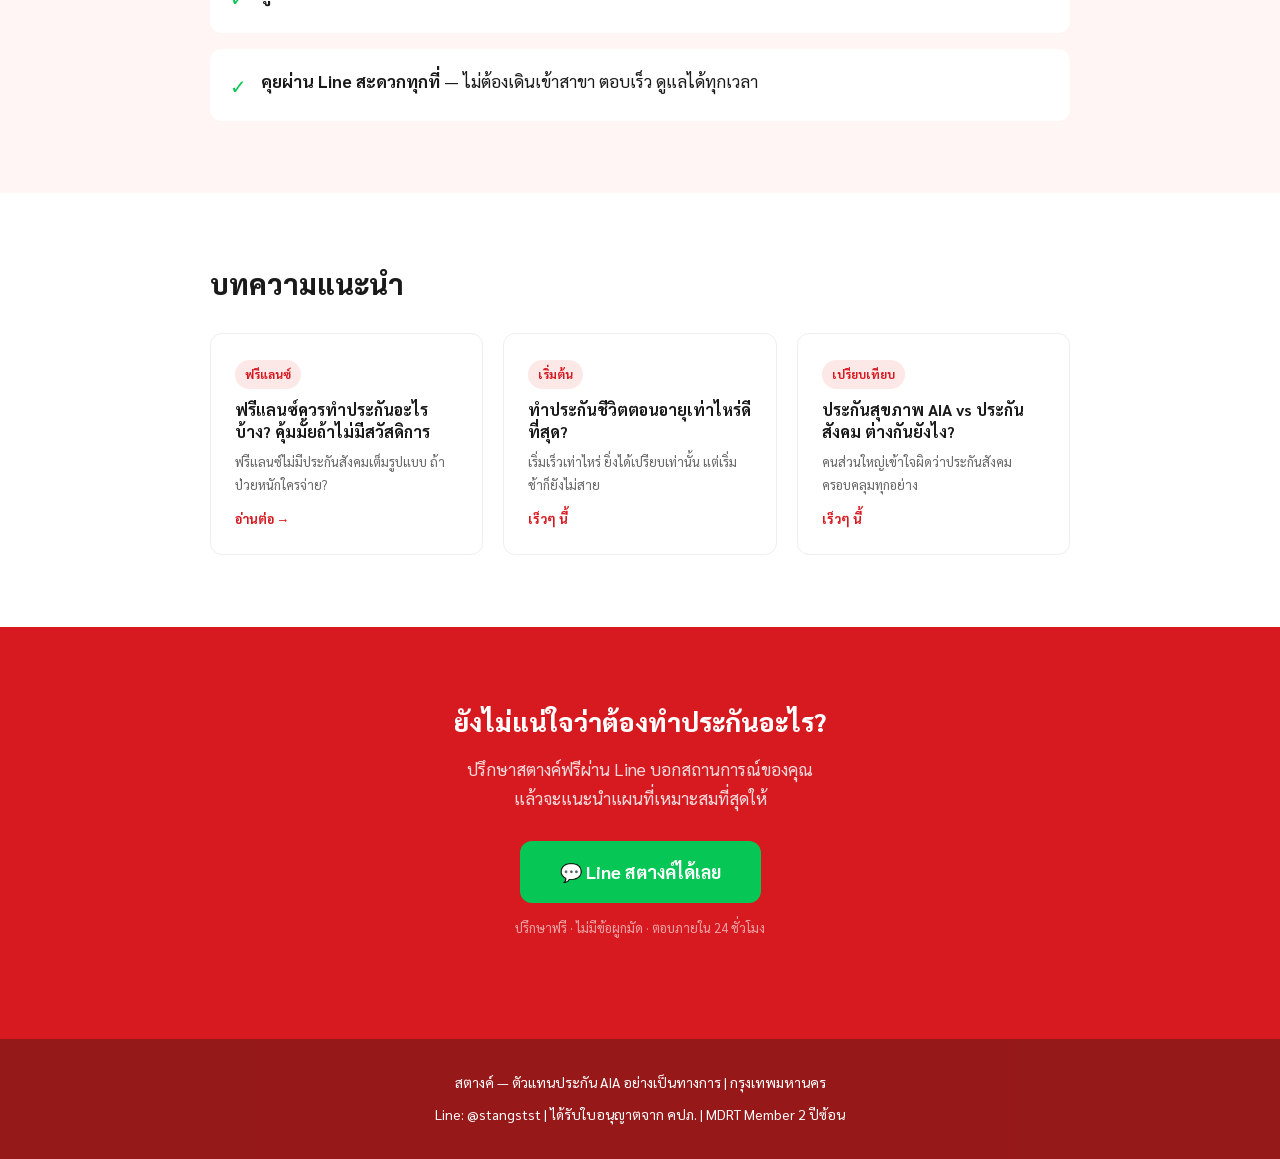
==== commit c7a651b6: "Update to AIA red brand colors" ====
--- a/stang-aia-website/styles.css
+++ b/stang-aia-website/styles.css
@@ -16,11 +16,11 @@
   z-index: 100;
   box-shadow: 0 2px 8px rgba(0,0,0,0.06);
 }
-nav .logo { font-size: 18px; font-weight: 800; color: #003087; }
+nav .logo { font-size: 18px; font-weight: 800; color: #D71920; }
 nav .line-btn { background: #06C755; color: white; padding: 10px 20px; border-radius: 8px; font-weight: 700; font-size: 15px; }
 
 /* HERO */
-.hero { background: linear-gradient(135deg, #003087 0%, #0052cc 100%); color: white; padding: 60px 24px; }
+.hero { background: linear-gradient(135deg, #D71920 0%, #B5121B 100%); color: white; padding: 60px 24px; }
 .hero-inner { max-width: 800px; margin: 0 auto; display: flex; align-items: center; gap: 48px; }
 .hero-photo { flex-shrink: 0; }
 .hero-photo img { width: 200px; height: 200px; border-radius: 50%; object-fit: cover; object-position: top; border: 4px solid rgba(255,255,255,0.3); }
@@ -31,16 +31,16 @@
 .hero .sub { margin-top: 14px; font-size: 13px; opacity: 0.7; }
 
 /* STATS */
-.stats-bar { background: #f8f9ff; border-bottom: 1px solid #e8f0fe; padding: 28px 24px; }
+.stats-bar { background: #fff5f5; border-bottom: 1px solid #fde8e8; padding: 28px 24px; }
 .stats-bar { display: flex; justify-content: center; gap: 0; flex-wrap: wrap; }
-.stat { text-align: center; padding: 12px 40px; border-right: 1px solid #dde5f5; }
+.stat { text-align: center; padding: 12px 40px; border-right: 1px solid #f5c6c6; }
 .stat:last-child { border-right: none; }
-.stat-num { font-size: 32px; font-weight: 800; color: #003087; }
+.stat-num { font-size: 32px; font-weight: 800; color: #D71920; }
 .stat-label { font-size: 13px; color: #666; margin-top: 2px; }
 
 /* SECTIONS */
 .section-inner { max-width: 860px; margin: 0 auto; }
-.section-tag { font-size: 13px; font-weight: 700; color: #003087; background: #e8f0fe; padding: 4px 12px; border-radius: 20px; display: inline-block; margin-bottom: 12px; }
+.section-tag { font-size: 13px; font-weight: 700; color: #D71920; background: #fde8e8; padding: 4px 12px; border-radius: 20px; display: inline-block; margin-bottom: 12px; }
 .section-tag.center { display: block; text-align: center; width: fit-content; margin: 0 auto 12px; }
 h2.center { text-align: center; }
 section h2, .section-inner h2 { font-size: 28px; font-weight: 800; margin-bottom: 32px; color: #1a1a1a; line-height: 1.3; }
@@ -59,38 +59,38 @@
 .mdrt-badge span { font-size: 13px; color: #78350f; }
 
 /* HOW IT WORKS */
-.how-section { background: #f8f9ff; padding: 72px 24px; }
+.how-section { background: #fff5f5; padding: 72px 24px; }
 .steps { display: flex; align-items: flex-start; gap: 16px; margin-top: 8px; }
 .step { flex: 1; text-align: center; padding: 28px 20px; background: white; border-radius: 16px; box-shadow: 0 2px 12px rgba(0,0,0,0.06); }
-.step-num { width: 48px; height: 48px; background: #003087; color: white; border-radius: 50%; font-size: 20px; font-weight: 800; display: flex; align-items: center; justify-content: center; margin: 0 auto 16px; }
+.step-num { width: 48px; height: 48px; background: #D71920; color: white; border-radius: 50%; font-size: 20px; font-weight: 800; display: flex; align-items: center; justify-content: center; margin: 0 auto 16px; }
 .step h3 { font-size: 16px; font-weight: 700; margin-bottom: 8px; }
 .step p { font-size: 14px; color: #666; }
-.step-arrow { font-size: 24px; color: #003087; margin-top: 40px; flex-shrink: 0; opacity: 0.4; }
+.step-arrow { font-size: 24px; color: #D71920; margin-top: 40px; flex-shrink: 0; opacity: 0.4; }
 
 /* PLANS */
 .plans-section { padding: 72px 24px; }
 .plans-grid { display: grid; grid-template-columns: repeat(auto-fit, minmax(240px, 1fr)); gap: 24px; margin-top: 8px; }
-.plan-card { border: 2px solid #e8f0fe; border-radius: 16px; padding: 28px 24px; position: relative; transition: box-shadow 0.2s; }
+.plan-card { border: 2px solid #fde8e8; border-radius: 16px; padding: 28px 24px; position: relative; transition: box-shadow 0.2s; }
 .plan-card:hover { box-shadow: 0 8px 32px rgba(0,48,135,0.1); }
-.plan-card.featured { border-color: #003087; }
-.plan-popular { position: absolute; top: -12px; left: 50%; transform: translateX(-50%); background: #003087; color: white; font-size: 12px; font-weight: 700; padding: 4px 14px; border-radius: 20px; white-space: nowrap; }
+.plan-card.featured { border-color: #D71920; }
+.plan-popular { position: absolute; top: -12px; left: 50%; transform: translateX(-50%); background: #D71920; color: white; font-size: 12px; font-weight: 700; padding: 4px 14px; border-radius: 20px; white-space: nowrap; }
 .plan-icon { font-size: 36px; margin-bottom: 12px; }
 .plan-card h3 { font-size: 20px; font-weight: 800; margin-bottom: 6px; }
-.plan-tag { font-size: 12px; color: #003087; background: #e8f0fe; padding: 3px 10px; border-radius: 20px; display: inline-block; margin-bottom: 14px; font-weight: 600; }
+.plan-tag { font-size: 12px; color: #D71920; background: #fde8e8; padding: 3px 10px; border-radius: 20px; display: inline-block; margin-bottom: 14px; font-weight: 600; }
 .plan-desc { font-size: 14px; color: #555; margin-bottom: 16px; }
 .plan-features { list-style: none; margin-bottom: 20px; }
 .plan-features li { font-size: 14px; color: #333; padding: 5px 0; border-bottom: 1px solid #f0f0f0; }
 .plan-features li:last-child { border-bottom: none; }
-.plan-price { font-size: 16px; font-weight: 700; color: #003087; margin-bottom: 8px; }
+.plan-price { font-size: 16px; font-weight: 700; color: #D71920; margin-bottom: 8px; }
 .plan-suitable { font-size: 12px; color: #888; margin-bottom: 20px; line-height: 1.5; }
-.plan-btn { display: block; text-align: center; background: #003087; color: white; padding: 12px; border-radius: 8px; font-weight: 700; font-size: 14px; transition: background 0.2s; }
-.plan-btn:hover { background: #0052cc; }
+.plan-btn { display: block; text-align: center; background: #D71920; color: white; padding: 12px; border-radius: 8px; font-weight: 700; font-size: 14px; transition: background 0.2s; }
+.plan-btn:hover { background: #B5121B; }
 .plan-card.featured .plan-btn { background: #06C755; }
 .plan-card.featured .plan-btn:hover { background: #05a847; }
 .plans-note { text-align: center; font-size: 13px; color: #999; margin-top: 20px; }
 
 /* WHY */
-.why-section { background: #f8f9ff; padding: 72px 24px; }
+.why-section { background: #fff5f5; padding: 72px 24px; }
 .why-list { list-style: none; display: flex; flex-direction: column; gap: 16px; }
 .why-list li { display: flex; align-items: flex-start; gap: 14px; background: white; padding: 18px 20px; border-radius: 12px; }
 .why-list li .check { color: #06C755; font-size: 20px; flex-shrink: 0; margin-top: 2px; }
@@ -100,32 +100,32 @@
 .articles-grid { display: grid; grid-template-columns: repeat(auto-fit, minmax(240px, 1fr)); gap: 20px; }
 .article-card { border: 1px solid #eee; border-radius: 12px; padding: 24px; transition: box-shadow 0.2s; display: block; }
 .article-card:hover { box-shadow: 0 4px 20px rgba(0,0,0,0.08); }
-.article-card .tag { background: #e8f0fe; color: #003087; font-size: 12px; font-weight: 700; padding: 4px 10px; border-radius: 20px; display: inline-block; margin-bottom: 10px; }
+.article-card .tag { background: #fde8e8; color: #D71920; font-size: 12px; font-weight: 700; padding: 4px 10px; border-radius: 20px; display: inline-block; margin-bottom: 10px; }
 .article-card h3 { font-size: 16px; font-weight: 700; margin-bottom: 8px; color: #1a1a1a; line-height: 1.4; }
 .article-card p { font-size: 13px; color: #666; }
-.article-card .read-more { color: #003087; font-weight: 700; font-size: 13px; margin-top: 12px; display: block; }
+.article-card .read-more { color: #D71920; font-weight: 700; font-size: 13px; margin-top: 12px; display: block; }
 
 /* CTA */
-.cta-section { background: #003087; text-align: center; padding: 72px 24px; color: white; }
+.cta-section { background: #D71920; text-align: center; padding: 72px 24px; color: white; }
 .cta-section h2 { font-size: 26px; font-weight: 800; margin-bottom: 12px; color: white; }
 .cta-section p { opacity: 0.85; margin-bottom: 28px; }
 .cta-section .line-btn { background: #06C755; color: white; padding: 16px 40px; border-radius: 12px; font-size: 18px; font-weight: 700; display: inline-block; }
 .cta-section .note { font-size: 13px; opacity: 0.6; margin-top: 14px; }
 
 /* FOOTER */
-footer { background: #001a4d; color: white; text-align: center; padding: 32px 24px; font-size: 14px; opacity: 0.9; }
+footer { background: #8B0000; color: white; text-align: center; padding: 32px 24px; font-size: 14px; opacity: 0.9; }
 
 /* ARTICLE PAGE */
-.article-hero { background: linear-gradient(135deg, #003087 0%, #0052cc 100%); color: white; padding: 60px 24px 40px; text-align: center; }
+.article-hero { background: linear-gradient(135deg, #D71920 0%, #B5121B 100%); color: white; padding: 60px 24px 40px; text-align: center; }
 .article-hero .tag { background: rgba(255,255,255,0.2); padding: 4px 12px; border-radius: 20px; font-size: 13px; display: inline-block; margin-bottom: 16px; }
 .article-hero h1 { font-size: 28px; font-weight: 800; line-height: 1.4; max-width: 640px; margin: 0 auto; }
 .article-body { max-width: 680px; margin: 0 auto; padding: 48px 24px; }
-.article-body h2 { font-size: 22px; font-weight: 800; margin: 36px 0 16px; color: #003087; }
+.article-body h2 { font-size: 22px; font-weight: 800; margin: 36px 0 16px; color: #D71920; }
 .article-body h3 { font-size: 18px; font-weight: 700; margin: 24px 0 12px; }
 .article-body p { margin-bottom: 16px; color: #333; }
 .article-body ul { margin: 12px 0 20px 20px; }
 .article-body ul li { margin-bottom: 8px; color: #333; }
-.article-body .highlight { background: #f0f7ff; border-left: 4px solid #003087; padding: 20px 24px; border-radius: 0 8px 8px 0; margin: 24px 0; }
+.article-body .highlight { background: #fff0f0; border-left: 4px solid #D71920; padding: 20px 24px; border-radius: 0 8px 8px 0; margin: 24px 0; }
 .article-body .line-cta { background: #06C755; color: white; padding: 16px; border-radius: 12px; text-align: center; display: block; font-weight: 700; font-size: 17px; margin: 32px 0; }
 
 /* RESPONSIVE */
